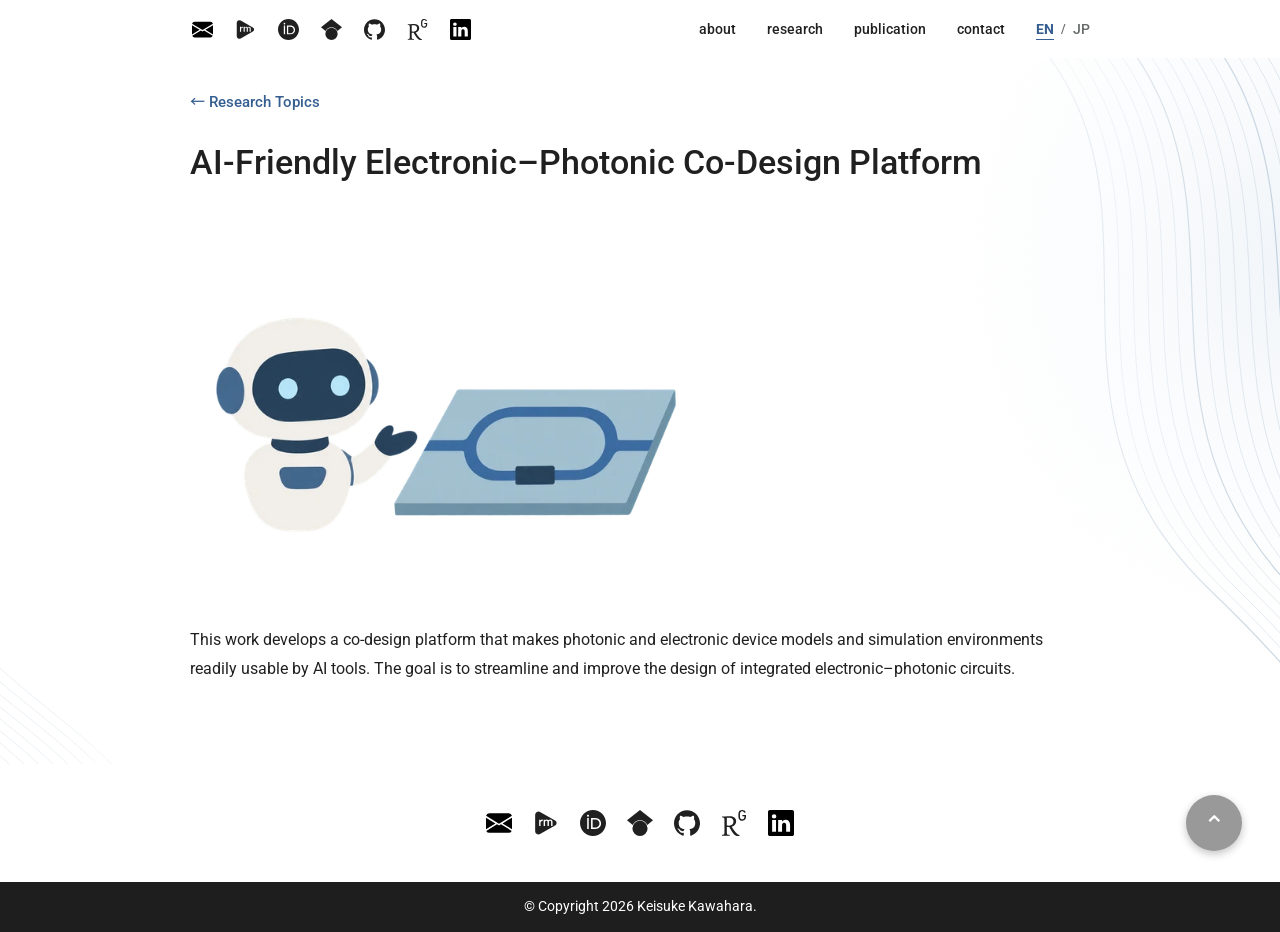
==== topics/ai-codesign.html @ 0deaeab6 "Restore compact affiliation spacing and use 20px emphasis" ====
<!doctype html>
<html lang="en">
  <head>
    <meta charset="utf-8">
    <meta name="viewport" content="width=device-width, initial-scale=1">
    <title>AI-Friendly Electronic–Photonic Co-Design Platform | Keisuke Kawahara</title>
    <meta name="description" content="This work develops a co-design platform that makes photonic and electronic device models and simulation environments readily usable by AI tools. The goal is to streamline and improve the design of integrated electronic–photonic circuits.">
    <link rel="icon" href="../assets/favicon.svg">
    <meta property="og:type" content="website">
    <meta property="og:title" content="AI-Friendly Electronic–Photonic Co-Design Platform">
    <meta property="og:description" content="This work develops a co-design platform that makes photonic and electronic device models and simulation environments readily usable by AI tools. The goal is to streamline and improve the design of integrated electronic–photonic circuits.">
    <meta property="og:image" content="../assets/og.png">
    <link rel="preconnect" href="https://fonts.googleapis.com">
    <link rel="preconnect" href="https://fonts.gstatic.com" crossorigin>
    <link href="https://fonts.googleapis.com/css2?family=Noto+Sans+JP:wght@300;400;500;700&amp;family=Roboto:wght@300;400;500;700&amp;display=swap" rel="stylesheet">
    <link rel="stylesheet" href="../styles.css?v=20261111c">
    <script src="../script.js?v=ac60e61" defer></script>
  </head>
  <body class="topic-page">
    <header class="site-header">
      <div class="header-inner">
        <div class="profile-links" aria-label="External profiles">
          <a href="mailto:keisuke@ieee.org" aria-label="Email" title="Email"><img src="../assets/icons/email.svg" alt=""></a>
          <a href="https://researchmap.jp/keisuke-kawahara" target="_blank" rel="noreferrer" aria-label="researchmap" title="researchmap"><img class="researchmap-icon" src="../assets/icons/researchmap.svg" alt=""></a>
          <a href="https://orcid.org/0000-0003-1542-057X" target="_blank" rel="noreferrer" aria-label="ORCID" title="ORCID"><img src="../assets/icons/orcid.svg" alt=""></a>
          <a href="https://scholar.google.com/citations?user=eH2LIUoAAAAJ&amp;hl" target="_blank" rel="noreferrer" aria-label="Google Scholar" title="Google Scholar"><img src="../assets/icons/google-scholar.svg" alt=""></a>
          <a href="https://github.com/keikawa" target="_blank" rel="noreferrer" aria-label="GitHub" title="GitHub"><img src="../assets/icons/github.svg" alt=""></a>
          <a href="https://www.researchgate.net/profile/Keisuke-Kawahara-3?ev=prf_overview" target="_blank" rel="noreferrer" aria-label="ResearchGate" title="ResearchGate"><img src="../assets/icons/researchgate.svg" alt=""></a>
          <a href="https://www.linkedin.com/in/keisuke-kawahara-2b6464369/" target="_blank" rel="noreferrer" aria-label="LinkedIn" title="LinkedIn"><img src="../assets/icons/linkedin.svg" alt=""></a>
        </div>
        <button class="menu-toggle" type="button" aria-controls="site-nav" aria-expanded="false" aria-label="Open menu"><span></span><span></span><span></span></button>
        <nav class="site-nav" id="site-nav" aria-label="Primary navigation">
          <a data-keep-language href="../index.html#about" data-en="about" data-ja="プロフィール">about</a>
          <a data-keep-language href="../index.html#topics" data-en="research" data-ja="研究テーマ">research</a>
          <a data-keep-language href="../index.html#research" data-en="publication" data-ja="研究成果">publication</a>
          <a href="#contact" data-en="contact" data-ja="連絡先">contact</a>
          <div class="language-switch" role="group" aria-label="Language">
            <a href="?lang=en" lang="en" data-language="en" aria-current="true">EN</a>
            <span aria-hidden="true">/</span>
            <a href="?lang=ja" lang="ja" data-language="ja">JP</a>
          </div>
        </nav>
      </div>
    </header>

    <main class="page-shell">
      <section class="topic-detail" id="top">
        <a class="topic-back" data-keep-language href="../index.html#topics" data-en="← Research Topics" data-ja="← 研究テーマ一覧へ">← Research Topics</a>
        <h1 data-en="AI-Friendly Electronic–Photonic Co-Design Platform" data-ja="AIフレンドリーな光電協調設計基盤">AI-Friendly Electronic–Photonic Co-Design Platform</h1>
        <img class="topic-detail-image" src="../assets/topics/ai-codesign-v2.webp" alt="AI-Friendly Electronic–Photonic Co-Design Platform" width="660" height="495">
        <p class="topic-detail-summary" data-en="This work develops a co-design platform that makes photonic and electronic device models and simulation environments readily usable by AI tools. The goal is to streamline and improve the design of integrated electronic–photonic circuits." data-ja="光・電子デバイスのモデルやシミュレーション環境をAIが扱いやすい形に整え、光電融合集積回路の設計を効率化・高度化する基盤を構築します。">This work develops a co-design platform that makes photonic and electronic device models and simulation environments readily usable by AI tools. The goal is to streamline and improve the design of integrated electronic–photonic circuits.</p>
        <!-- Add the detailed content for this topic here when it is ready. -->
      </section>
    </main>

    <footer class="site-footer" id="contact">
      <div class="footer-upper">
        <div class="footer-social" aria-label="External profiles">
          <a href="mailto:keisuke@ieee.org" aria-label="Email" title="Email"><img src="../assets/icons/email.svg" alt=""></a>
          <a href="https://researchmap.jp/keisuke-kawahara" target="_blank" rel="noreferrer" aria-label="researchmap" title="researchmap"><img class="researchmap-icon" src="../assets/icons/researchmap.svg" alt=""></a>
          <a href="https://orcid.org/0000-0003-1542-057X" target="_blank" rel="noreferrer" aria-label="ORCID" title="ORCID"><img src="../assets/icons/orcid.svg" alt=""></a>
          <a href="https://scholar.google.com/citations?user=eH2LIUoAAAAJ&amp;hl" target="_blank" rel="noreferrer" aria-label="Google Scholar" title="Google Scholar"><img src="../assets/icons/google-scholar.svg" alt=""></a>
          <a href="https://github.com/keikawa" target="_blank" rel="noreferrer" aria-label="GitHub" title="GitHub"><img src="../assets/icons/github.svg" alt=""></a>
          <a href="https://www.researchgate.net/profile/Keisuke-Kawahara-3?ev=prf_overview" target="_blank" rel="noreferrer" aria-label="ResearchGate" title="ResearchGate"><img src="../assets/icons/researchgate.svg" alt=""></a>
          <a href="https://www.linkedin.com/in/keisuke-kawahara-2b6464369/" target="_blank" rel="noreferrer" aria-label="LinkedIn" title="LinkedIn"><img src="../assets/icons/linkedin.svg" alt=""></a>
        </div>
        <a class="back-to-top" href="#top" aria-label="Back to top"><span aria-hidden="true">⌃</span></a>
      </div>
      <div class="footer-copyright">© Copyright 2026 Keisuke Kawahara.</div>
    </footer>
  </body>
</html>
---- styles.css ----
:root {
  --paper: #fff;
  --ink: #202020;
  --muted: #444947;
  --quiet: #646a68;
  --accent: #365f91;
  --page-width: 900px;
}

* { box-sizing: border-box; }
html { scroll-behavior: smooth; }
main > section[id], footer[id] { scroll-margin-top: calc(var(--header-height, 110px) + 12px); }
body {
  position: relative;
  isolation: isolate;
  margin: 0;
  color: var(--ink);
  background: var(--paper);
  font-family: Roboto, "Noto Sans JP", "Yu Gothic", YuGothic, Meiryo, sans-serif;
  font-size: 16px;
  font-weight: 500;
  line-height: 1.5;
  -webkit-font-smoothing: antialiased;
  text-rendering: optimizeLegibility;
}
/* Background A: continuous contours confined to the outer whitespace. */
body::before {
  content: "";
  position: absolute;
  inset: 0 0 auto;
  height: max(1300px, 90.277778vw);
  z-index: -1;
  pointer-events: none;
  background: url("assets/background-contours.svg") center top / max(1440px, 100%) auto no-repeat;
}
a { color: var(--accent); text-decoration: none; }
a:hover { opacity: 0.72; }
a:focus-visible, button:focus-visible { outline: 2px solid var(--accent); outline-offset: 4px; }
button, a { -webkit-tap-highlight-color: transparent; }
.header-inner, .page-shell, .footer-inner { width: min(var(--page-width), calc(100% - 48px)); margin-inline: auto; }
.site-header { position: sticky; top: 0; z-index: 10; background: rgba(255,255,255,.94); backdrop-filter: blur(8px); }
.header-inner { min-height: 58px; display: flex; flex-wrap: wrap; align-items: center; justify-content: space-between; gap: 8px 28px; }
.profile-links, .site-nav { display: flex; align-items: center; }
.profile-links { gap: 19px; }
.profile-links a { display: inline-grid; width: 24px; height: 30px; place-items: center; color: #171717; }
.profile-links img { display: block; width: 21px; height: 21px; object-fit: contain; }
.menu-toggle { display: none; width: 40px; height: 40px; padding: 10px 8px; border: 0; background: transparent; color: var(--ink); cursor: pointer; }
.menu-toggle span { display: block; width: 24px; height: 2px; background: currentColor; border-radius: 1px; }
.menu-open .menu-toggle span:nth-child(1) { transform: translateY(7px) rotate(45deg); }
.menu-open .menu-toggle span:nth-child(2) { opacity: 0; }
.menu-open .menu-toggle span:nth-child(3) { transform: translateY(-7px) rotate(-45deg); }
.profile-links a:hover { color: var(--accent); opacity: 1; }
.site-nav { flex-wrap: wrap; gap: 8px 31px; }
.site-nav a { color: var(--ink); font-size: 14px; font-weight: 500; }
.site-nav a:hover { color: var(--accent); opacity: 1; }
.language-switch { display: flex; align-items: center; gap: 7px; white-space: nowrap; }
.language-switch > span { color: var(--quiet); font-size: 12px; }
.language-switch a { color: var(--quiet); padding-block: 6px; }
.language-switch a[aria-current="true"] { color: var(--accent); font-weight: 700; text-decoration: underline; text-underline-offset: 5px; }
.about { display: grid; grid-template-columns: minmax(0, 1fr) 112px; column-gap: 28px; padding: 44px 0 25px; }
.profile-avatar { grid-column: 2; grid-row: 1 / 3; align-self: center; display: block; width: 112px; height: 112px; padding: 5px; border: 1px solid #d7dfe8; border-radius: 50%; background: #fff; object-fit: contain; box-shadow: 0 2px 7px rgba(36,61,93,.08); }
.about h1, .about .affiliation { grid-column: 1; }
.about h1 { margin: 0 0 12px; font-size: clamp(32px, 4.2vw, 40px); font-weight: 300; line-height: 1.2; letter-spacing: .025em; word-spacing: .04em; }
.about h1 strong { font-weight: 700; }
.about h1 span { margin-left: 8px; font-size: .62em; font-weight: 300; letter-spacing: .08em; white-space: nowrap; }
.affiliation p, .bio p { margin: 0; }
.affiliation { font-size: 16px; line-height: 1.45; }
.affiliation p[lang="ja"] { color: var(--muted); font-size: 15px; }
.bio { max-width: 850px; margin-top: 22px; }
.bio p { font-size: 16px; line-height: 1.55; }
.bio p[lang="ja"] { margin-top: 3px; color: var(--muted); font-size: 15px; }
.primary-link { display: inline-block; margin-top: 17px; font-size: 15px; text-decoration: underline; text-underline-offset: 3px; }
.section { padding: 20px 0 48px; }
.section h2 { margin: 0 0 25px; font-size: clamp(27px, 3.4vw, 32px); font-weight: 500; line-height: 1.2; letter-spacing: -0.01em; }
.section h2 span { margin-left: 9px; color: var(--muted); font-size: 0.56em; font-weight: 400; letter-spacing: 0; white-space: nowrap; }
.topic-list { display: grid; grid-template-columns: minmax(0, 1fr); gap: 24px; }
.topics-intro { margin: -3px 0 28px; color: var(--ink); font-size: 16px; font-weight: 400; line-height: 1.8; }
.topics-intro strong { color: var(--accent); font-size: 20px; font-weight: 700; }
.topic-card { display: grid; grid-template-columns: 220px minmax(0, 1fr); align-items: center; overflow: hidden; border-radius: 3px; background: #fff; box-shadow: 0 2px 9px rgba(0,0,0,.15); cursor: pointer; transition: background-color .18s ease, box-shadow .18s ease; }
.topic-more { display: flex; justify-content: flex-end; align-items: center; gap: 8px; margin-top: 16px; color: var(--accent); font-size: 14px; font-weight: 500; }
.topic-more > span { transition: transform .18s ease; }
@media (hover: hover) {
  .topic-card:hover { background: #f6f8fb; box-shadow: 0 4px 14px rgba(36,61,93,.2); }
  .topic-card:hover .topic-more { text-decoration: underline; text-underline-offset: 3px; }
  .topic-card:hover .topic-more > span { transform: translateX(3px); }
}
.topic-visual { display: grid; aspect-ratio: 4 / 3; padding: 10px; place-items: center; }
.topic-visual img { display: block; width: 100%; height: 100%; object-fit: contain; }
.topic-content { padding: 17px 20px 12px; }
.topic-content h3, .topic-content p { margin: 0; }
.topic-content h3 { font-size: 23px; font-weight: 500; line-height: 1.3; }
.topic-content p { margin-top: 4px; font-size: 15px; font-weight: 500; }
.topic-content small { display: block; margin-top: 13px; color: var(--muted); font-size: 15px; font-weight: 400; line-height: 1.55; }
.topic-content small span { display: block; margin-top: 3px; }
.topic-card, .topic-card:hover { color: var(--ink); opacity: 1; }
.topic-detail { padding: 32px 0 56px; }
.topic-page { min-height: 100vh; display: flex; flex-direction: column; }
.topic-page > main { flex: 1; }
.topic-page::before { max-height: 100%; }
.topic-back { display: inline-block; margin-bottom: 24px; font-size: 15px; }
.topic-detail h1 { margin: 0; font-size: clamp(25px, 3.2vw, 34px); font-weight: 500; line-height: 1.45; }
.topic-detail-image { display: block; width: min(520px, 100%); height: auto; margin: 24px 0; }
.topic-detail h1 + .topic-article { margin-top: 24px; }
.topic-detail-summary { margin: 0; font-size: 16px; font-weight: 400; line-height: 1.85; }
.topic-article { font-size: 16px; font-weight: 400; line-height: 1.85; }
.topic-article > * { margin: 0; }
.topic-article > * + * { margin-top: 24px; }
.topic-gallery { display: grid; grid-template-columns: repeat(2, minmax(0, 1fr)); gap: 24px; align-items: start; }
.topic-gallery figure { min-width: 0; margin: 0; }
.topic-gallery-image img { display: block; width: 100%; height: auto; }
.topic-gallery figcaption { margin-top: 8px; font-size: 14px; text-align: center; }
.topic-gallery figcaption a { color: var(--muted); text-decoration: underline; text-underline-offset: 3px; }
@media (max-width: 600px) {
  .topic-gallery { grid-template-columns: 1fr; gap: 24px; }
}
.research-list { display: grid; gap: 34px; }
.selected-research { padding-top: 20px; }
.research-item { display: grid; grid-template-columns: 180px minmax(0, 1fr); gap: 28px; padding: 0; align-items: center; }
.research-image {
  display: grid;
  width: 180px;
  height: 126px;
  aspect-ratio: 10 / 7;
  padding: 8px;
  overflow: hidden;
  place-items: center;
  background: #f3f4f3;
}
.research-image img { display: block; width: 100%; height: 100%; object-fit: contain; }
.research-body h3 { margin: -3px 0 5px; font-size: 17px; font-weight: 500; line-height: 1.4; }
.research-citation { margin: 0; color: var(--muted); font-size: 14px; font-weight: 400; line-height: 1.55; }
.journal-link { text-decoration: underline; text-underline-offset: 2px; }
.pdf-button { display: inline-block; margin-left: 5px; padding: 1px 7px; border: 1px solid currentColor; border-radius: 2px; font-size: 12px; font-weight: 500; line-height: 1.45; letter-spacing: .05em; vertical-align: 1px; }
.conference-links { margin: 6px 0 0; color: var(--muted); font-size: 13.5px; font-weight: 400; line-height: 1.55; }
.conference-links > span { margin-right: 4px; color: var(--quiet); font-size: 11.5px; font-weight: 700; letter-spacing: .055em; text-transform: uppercase; }
.conference-links a { text-decoration: underline; text-underline-offset: 2px; }
.research-awards { margin: 7px 0 0; color: var(--quiet); font-size: 13px; font-weight: 400; line-height: 1.65; }
.award-link { display: inline; margin: 0; padding: 0; border: 0; border-bottom: 1px dotted color-mix(in srgb, currentColor 42%, transparent); color: inherit; background: transparent; font: inherit; cursor: pointer; }
.award-link:hover { color: var(--accent); border-bottom-color: currentColor; }
.award-icon { display: inline-block; width: 14px; height: 14px; margin-right: 5px; vertical-align: -3px; fill: currentColor; }
.all-research { margin: 38px 0 0; color: var(--muted); font-size: 15px; }
.all-research a { border-bottom: 1px solid currentColor; }
.site-footer { margin-top: 24px; }
.footer-upper { position: relative; min-height: 118px; display: grid; place-items: center; background: #fff; }
.footer-social { display: flex; align-items: center; gap: 17px; }
.footer-social a { display: grid; width: 30px; height: 36px; place-items: center; }
.footer-social img { display: block; width: 26px; height: 26px; object-fit: contain; }
.back-to-top { position: absolute; right: 38px; top: 50%; display: grid; width: 56px; height: 56px; translate: 0 -50%; place-items: center; border-radius: 50%; color: #fff; background: #999; box-shadow: 0 3px 9px rgba(0,0,0,.24); }
.back-to-top span { margin-top: 8px; font-size: 27px; font-weight: 500; line-height: 1; }
.back-to-top:hover { color: #fff; background: #7e7e7e; opacity: 1; }
.footer-copyright { min-height: 50px; display: grid; place-items: center; padding: 12px 24px; color: #fff; background: #1e1e1e; font-size: 14px; font-weight: 400; text-align: center; }
.award-dialog { width: fit-content; max-width: min(980px, 94vw); max-height: 92vh; padding: 0; border: 0; background: #fff; box-shadow: 0 24px 70px rgba(0,0,0,.3); }
.award-dialog::backdrop { background: rgba(20,23,22,.7); }
.award-dialog form { display: flex; justify-content: flex-end; }
.dialog-close { padding: 9px 13px; border: 0; background: #fff; color: var(--ink); font: inherit; font-size: 14px; cursor: pointer; }
.award-dialog img { display: block; max-width: 100%; max-height: calc(92vh - 85px); object-fit: contain; }
.award-dialog img[hidden], .dialog-status[hidden] { display: none; }
.dialog-status { margin: 0; padding: 40px 24px; min-width: min(320px, 85vw); color: var(--muted); font-size: 14px; text-align: center; }
.dialog-caption { display: flex; flex-wrap: wrap; gap: 4px 13px; margin: 0; padding: 11px 15px 13px; border-top: 1px solid var(--line); font-size: 13px; }
.dialog-caption span { color: var(--muted); }

@media (min-width: 1441px) {
  body::before { background-image: url("assets/background-contours-wide.svg"); opacity: .85; }
}

@media (max-width: 720px) {
  body::before { background-size: 1000px auto; background-position: right top; mask-image: linear-gradient(to right, transparent 15%, #000 100%); }
  .header-inner, .page-shell, .footer-inner { width: min(var(--page-width), calc(100% - 32px)); }
  .header-inner { padding: 14px 0 13px; align-items: flex-start; flex-direction: column; gap: 10px; }
  .profile-links, .site-nav { flex-wrap: wrap; gap: 6px 15px; }
  .menu-ready .header-inner { flex-direction: row; align-items: center; gap: 12px; padding: 8px 0; }
  .menu-ready .profile-links { flex-wrap: nowrap; gap: 12px; }
  .menu-ready .profile-links a { width: 22px; height: 40px; }
  .menu-ready .menu-toggle { display: flex; flex-direction: column; justify-content: center; gap: 5px; flex: 0 0 40px; }
  .menu-ready .site-nav { display: none; position: absolute; top: 100%; left: 0; right: 0; padding: 12px 24px 20px; background: #fff; box-shadow: 0 8px 14px rgba(20,35,50,.08); max-height: calc(100dvh - var(--header-height, 58px)); overflow-y: auto; }
  .menu-ready.menu-open .site-nav { display: flex; flex-direction: column; align-items: stretch; gap: 0; }
  .menu-ready .site-nav > a { padding: 12px 0; }
  .menu-ready .language-switch { padding-top: 10px; gap: 12px; }
  .site-nav a { font-size: 14px; }
  .about { padding: 40px 0 36px; }
  .about h1 span { display: block; margin: 5px 0 0; font-size: .72em; }
  .affiliation, .bio p { font-size: 16px; }
  .affiliation p[lang="ja"], .bio p[lang="ja"] { font-size: 15px; }
  .section { padding: 29px 0 40px; }
  .topic-list { gap: 18px; }
  .topic-card { grid-template-columns: 170px minmax(0, 1fr); }
  .research-item { grid-template-columns: 150px minmax(0, 1fr); gap: 20px; }
  .research-image { width: 150px; height: 105px; }
  .research-body h3 { font-size: 16px; }
  .research-citation { font-size: 14px; }
}

@media (max-width: 520px) {
  .about { grid-template-columns: minmax(0, 1fr); }
  .profile-avatar { grid-column: 1; grid-row: auto; width: 80px; height: 80px; margin-bottom: 16px; }
  .topic-card { grid-template-columns: minmax(0, 1fr); }
  .topic-visual { width: 180px; height: 120px; aspect-ratio: auto; padding: 0; margin: 8px auto 0; }
  .topic-content { padding-top: 8px; }
  .research-item { grid-template-columns: 1fr; gap: 18px; }
  .research-image { width: min(280px, 100%); height: auto; aspect-ratio: 10 / 7; }
  .research-title-line { align-items: flex-start; }
  .footer-upper { min-height: 104px; padding: 0 72px 0 12px; }
  .footer-social { gap: 8px; flex-wrap: wrap; justify-content: center; }
  .footer-social a { width: 26px; }
  .footer-social img { width: 23px; height: 23px; }
  .back-to-top { right: 16px; width: 46px; height: 46px; }
}

@media (prefers-reduced-motion: reduce) {
  html { scroll-behavior: auto; }
  .topic-card, .topic-more > span { transition: none; }
}

@media print { body::before { display: none; } }
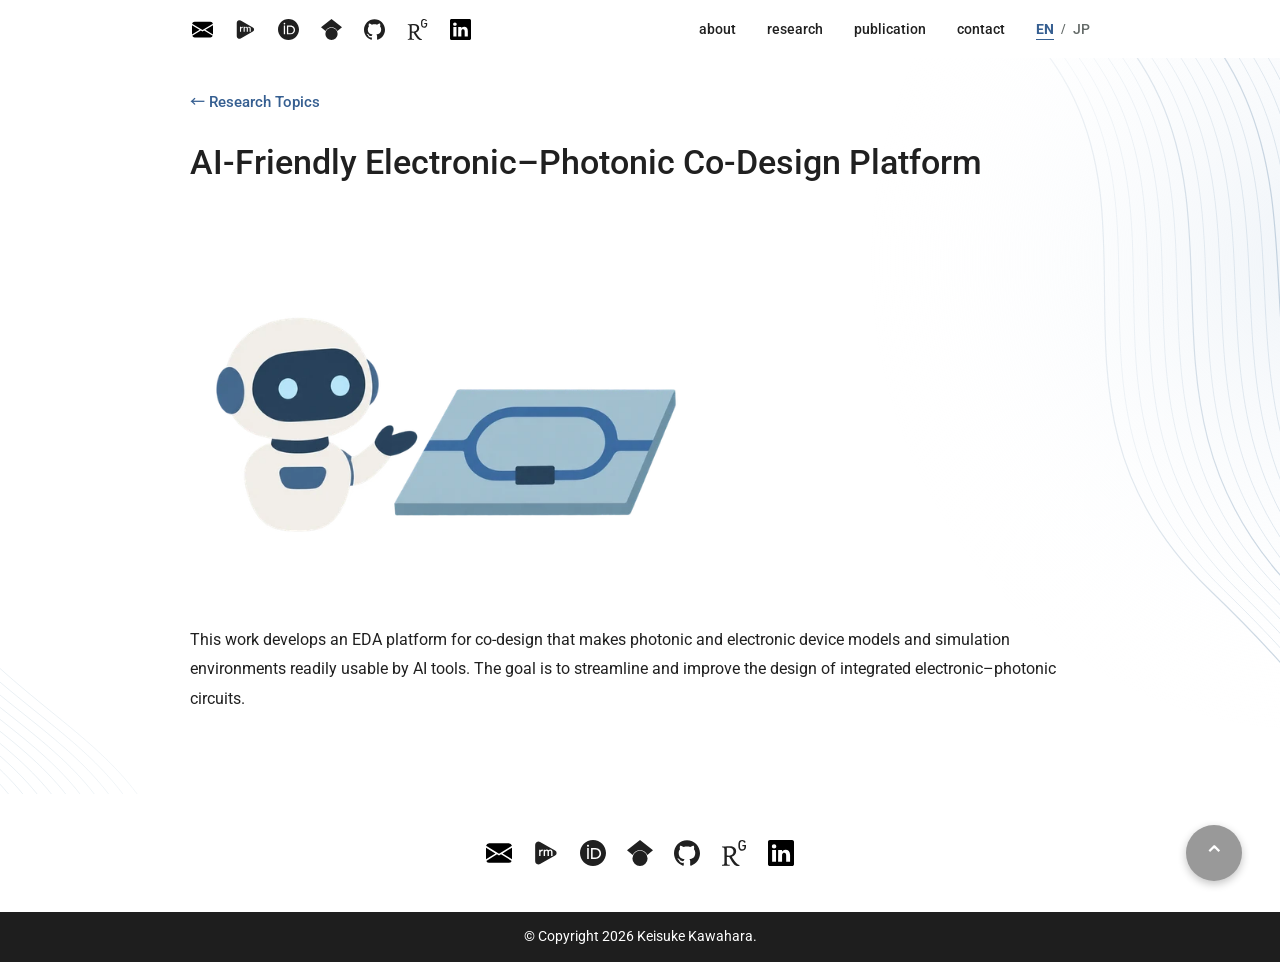
==== commit e4061ba6: "Specify EDA platform in AI co-design description" ====
--- a/topics/ai-codesign.html
+++ b/topics/ai-codesign.html
@@ -13,7 +13,7 @@
     <link rel="preconnect" href="https://fonts.googleapis.com">
     <link rel="preconnect" href="https://fonts.gstatic.com" crossorigin>
     <link href="https://fonts.googleapis.com/css2?family=Noto+Sans+JP:wght@300;400;500;700&amp;family=Roboto:wght@300;400;500;700&amp;display=swap" rel="stylesheet">
-    <link rel="stylesheet" href="../styles.css?v=20261111c">
+    <link rel="stylesheet" href="../styles.css?v=20261111h">
     <script src="../script.js?v=ac60e61" defer></script>
   </head>
   <body class="topic-page">
@@ -48,7 +48,7 @@
         <a class="topic-back" data-keep-language href="../index.html#topics" data-en="← Research Topics" data-ja="← 研究テーマ一覧へ">← Research Topics</a>
         <h1 data-en="AI-Friendly Electronic–Photonic Co-Design Platform" data-ja="AIフレンドリーな光電協調設計基盤">AI-Friendly Electronic–Photonic Co-Design Platform</h1>
         <img class="topic-detail-image" src="../assets/topics/ai-codesign-v2.webp" alt="AI-Friendly Electronic–Photonic Co-Design Platform" width="660" height="495">
-        <p class="topic-detail-summary" data-en="This work develops a co-design platform that makes photonic and electronic device models and simulation environments readily usable by AI tools. The goal is to streamline and improve the design of integrated electronic–photonic circuits." data-ja="光・電子デバイスのモデルやシミュレーション環境をAIが扱いやすい形に整え、光電融合集積回路の設計を効率化・高度化する基盤を構築します。">This work develops a co-design platform that makes photonic and electronic device models and simulation environments readily usable by AI tools. The goal is to streamline and improve the design of integrated electronic–photonic circuits.</p>
+        <p class="topic-detail-summary" data-en="This work develops an EDA platform for co-design that makes photonic and electronic device models and simulation environments readily usable by AI tools. The goal is to streamline and improve the design of integrated electronic–photonic circuits." data-ja="光・電子デバイスのモデルやシミュレーション環境をAIが扱いやすい形に整え、光電融合集積回路の設計を効率化・高度化するEDA基盤を構築します。">This work develops an EDA platform for co-design that makes photonic and electronic device models and simulation environments readily usable by AI tools. The goal is to streamline and improve the design of integrated electronic–photonic circuits.</p>
         <!-- Add the detailed content for this topic here when it is ready. -->
       </section>
     </main>
--- a/styles.css
+++ b/styles.css
@@ -65,6 +65,7 @@
 .about h1 span { margin-left: 8px; font-size: .62em; font-weight: 300; letter-spacing: .08em; white-space: nowrap; }
 .affiliation p, .bio p { margin: 0; }
 .affiliation { font-size: 16px; line-height: 1.45; }
+.affiliation p:first-child { margin-bottom: 3px; }
 .affiliation p[lang="ja"] { color: var(--muted); font-size: 15px; }
 .bio { max-width: 850px; margin-top: 22px; }
 .bio p { font-size: 16px; line-height: 1.55; }
@@ -115,6 +116,7 @@
 }
 .research-list { display: grid; gap: 34px; }
 .selected-research { padding-top: 20px; }
+.publications-intro { margin: 0 0 28px; font-size: 16px; font-weight: 400; line-height: 1.8; }
 .research-item { display: grid; grid-template-columns: 180px minmax(0, 1fr); gap: 28px; padding: 0; align-items: center; }
 .research-image {
   display: grid;
@@ -128,16 +130,24 @@
 }
 .research-image img { display: block; width: 100%; height: 100%; object-fit: contain; }
 .research-body h3 { margin: -3px 0 5px; font-size: 17px; font-weight: 500; line-height: 1.4; }
+.research-authors { margin: 0 0 3px; color: var(--muted); font-size: 14px; font-weight: 400; line-height: 1.55; }
+.research-authors strong { font-weight: 700; text-decoration: underline; text-underline-offset: 2px; }
 .research-citation { margin: 0; color: var(--muted); font-size: 14px; font-weight: 400; line-height: 1.55; }
 .journal-link { text-decoration: underline; text-underline-offset: 2px; }
 .pdf-button { display: inline-block; margin-left: 5px; padding: 1px 7px; border: 1px solid currentColor; border-radius: 2px; font-size: 12px; font-weight: 500; line-height: 1.45; letter-spacing: .05em; vertical-align: 1px; }
 .conference-links { margin: 6px 0 0; color: var(--muted); font-size: 13.5px; font-weight: 400; line-height: 1.55; }
-.conference-links > span { margin-right: 4px; color: var(--quiet); font-size: 11.5px; font-weight: 700; letter-spacing: .055em; text-transform: uppercase; }
+.conference-label { margin-right: 4px; color: var(--quiet); font-size: 11.5px; font-weight: 700; letter-spacing: .055em; text-transform: uppercase; }
 .conference-links a { text-decoration: underline; text-underline-offset: 2px; }
-.research-awards { margin: 7px 0 0; color: var(--quiet); font-size: 13px; font-weight: 400; line-height: 1.65; }
-.award-link { display: inline; margin: 0; padding: 0; border: 0; border-bottom: 1px dotted color-mix(in srgb, currentColor 42%, transparent); color: inherit; background: transparent; font: inherit; cursor: pointer; }
-.award-link:hover { color: var(--accent); border-bottom-color: currentColor; }
-.award-icon { display: inline-block; width: 14px; height: 14px; margin-right: 5px; vertical-align: -3px; fill: currentColor; }
+.presentation-entry { display: inline-block; }
+.presentation-resources { display: inline-flex; gap: 6px; margin-left: 8px; }
+.conference-links .pdf-button { margin-left: 0; text-decoration: none; letter-spacing: 0; }
+.research-awards, .research-press { margin: 7px 0 0; color: var(--quiet); font-size: 13px; font-weight: 400; line-height: 1.65; }
+.award-link, .press-link { display: inline; margin: 0; padding: 0; border: 0; border-bottom: 1px dotted color-mix(in srgb, currentColor 42%, transparent); color: inherit; background: transparent; font: inherit; cursor: pointer; }
+.award-link:hover, .press-link:hover { color: var(--accent); border-bottom-color: currentColor; }
+.award-icon, .press-icon { display: inline-block; width: 14px; height: 14px; margin-right: 2px; vertical-align: -3px; fill: currentColor; }
+.research-awards, .research-press { word-spacing: 6px; }
+.award-link, .press-link { word-spacing: normal; }
+.press-link { white-space: nowrap; }
 .all-research { margin: 38px 0 0; color: var(--muted); font-size: 15px; }
 .all-research a { border-bottom: 1px solid currentColor; }
 .site-footer { margin-top: 24px; }
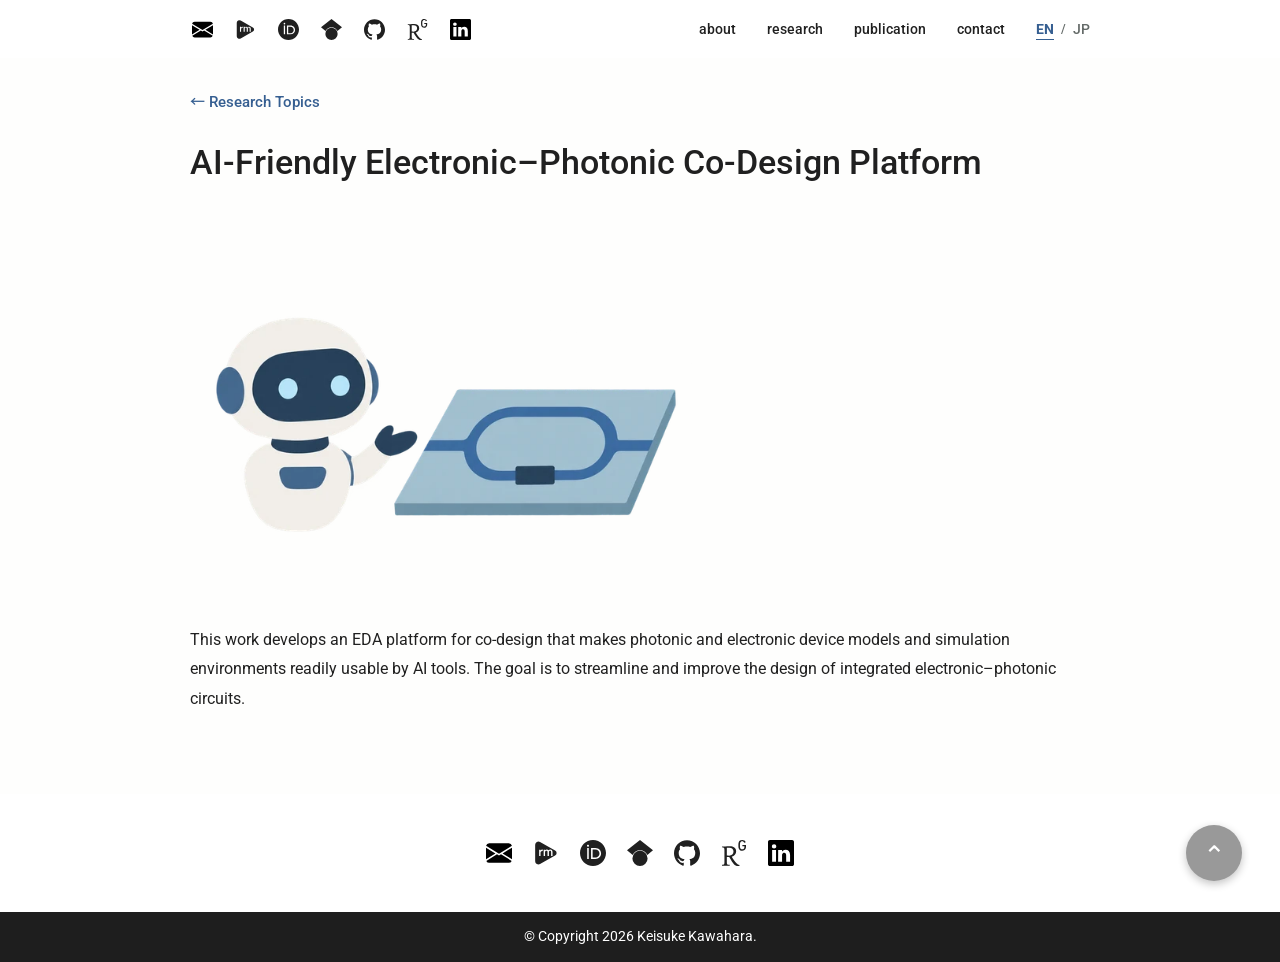
==== commit 594165ad: "Apply near-white background and update conference introduction" ====
--- a/topics/ai-codesign.html
+++ b/topics/ai-codesign.html
@@ -13,7 +13,7 @@
     <link rel="preconnect" href="https://fonts.googleapis.com">
     <link rel="preconnect" href="https://fonts.gstatic.com" crossorigin>
     <link href="https://fonts.googleapis.com/css2?family=Noto+Sans+JP:wght@300;400;500;700&amp;family=Roboto:wght@300;400;500;700&amp;display=swap" rel="stylesheet">
-    <link rel="stylesheet" href="../styles.css?v=20261111h">
+    <link rel="stylesheet" href="../styles.css?v=20261113c">
     <script src="../script.js?v=ac60e61" defer></script>
   </head>
   <body class="topic-page">
--- a/styles.css
+++ b/styles.css
@@ -1,5 +1,5 @@
 :root {
-  --paper: #fff;
+  --paper: #fefefd;
   --ink: #202020;
   --muted: #444947;
   --quiet: #646a68;
@@ -23,9 +23,9 @@
   -webkit-font-smoothing: antialiased;
   text-rendering: optimizeLegibility;
 }
-/* Background A: continuous contours confined to the outer whitespace. */
+/* Plain near-white background; retain the contour assets for future reuse. */
 body::before {
-  content: "";
+  content: none;
   position: absolute;
   inset: 0 0 auto;
   height: max(1300px, 90.277778vw);
@@ -67,6 +67,9 @@
 .affiliation { font-size: 16px; line-height: 1.45; }
 .affiliation p:first-child { margin-bottom: 3px; }
 .affiliation p[lang="ja"] { color: var(--muted); font-size: 15px; }
+.cv-link { display: inline-flex; align-items: center; gap: 5px; margin-top: 8px; padding-block: 2px; font-size: 15px; font-weight: 400; line-height: 1.5; }
+.cv-link svg { flex: 0 0 18px; width: 18px; height: 18px; }
+.cv-link:hover > span { text-decoration: underline; text-underline-offset: 3px; }
 .bio { max-width: 850px; margin-top: 22px; }
 .bio p { font-size: 16px; line-height: 1.55; }
 .bio p[lang="ja"] { margin-top: 3px; color: var(--muted); font-size: 15px; }
@@ -133,12 +136,12 @@
 .research-authors { margin: 0 0 3px; color: var(--muted); font-size: 14px; font-weight: 400; line-height: 1.55; }
 .research-authors strong { font-weight: 700; text-decoration: underline; text-underline-offset: 2px; }
 .research-citation { margin: 0; color: var(--muted); font-size: 14px; font-weight: 400; line-height: 1.55; }
-.journal-link { text-decoration: underline; text-underline-offset: 2px; }
+.journal-link { font-weight: 500; text-decoration: none; text-underline-offset: 2px; }
 .pdf-button { display: inline-block; margin-left: 5px; padding: 1px 7px; border: 1px solid currentColor; border-radius: 2px; font-size: 12px; font-weight: 500; line-height: 1.45; letter-spacing: .05em; vertical-align: 1px; }
 .conference-links { margin: 6px 0 0; color: var(--muted); font-size: 13.5px; font-weight: 400; line-height: 1.55; }
 .conference-label { margin-right: 4px; color: var(--quiet); font-size: 11.5px; font-weight: 700; letter-spacing: .055em; text-transform: uppercase; }
-.conference-links a { text-decoration: underline; text-underline-offset: 2px; }
-.presentation-entry { display: inline-block; }
+.conference-links a { text-decoration: none; text-underline-offset: 2px; }
+.presentation-entry { display: inline-block; font-weight: 500; }
 .presentation-resources { display: inline-flex; gap: 6px; margin-left: 8px; }
 .conference-links .pdf-button { margin-left: 0; text-decoration: none; letter-spacing: 0; }
 .research-awards, .research-press { margin: 7px 0 0; color: var(--quiet); font-size: 13px; font-weight: 400; line-height: 1.65; }
@@ -149,7 +152,10 @@
 .award-link, .press-link { word-spacing: normal; }
 .press-link { white-space: nowrap; }
 .all-research { margin: 38px 0 0; color: var(--muted); font-size: 15px; }
-.all-research a { border-bottom: 1px solid currentColor; }
+.all-research a { text-decoration: none; text-underline-offset: 2px; }
+.journal-link:is(:hover, :focus-visible),
+.presentation-entry a:is(:hover, :focus-visible),
+.all-research a:is(:hover, :focus-visible) { text-decoration: underline; }
 .site-footer { margin-top: 24px; }
 .footer-upper { position: relative; min-height: 118px; display: grid; place-items: center; background: #fff; }
 .footer-social { display: flex; align-items: center; gap: 17px; }
